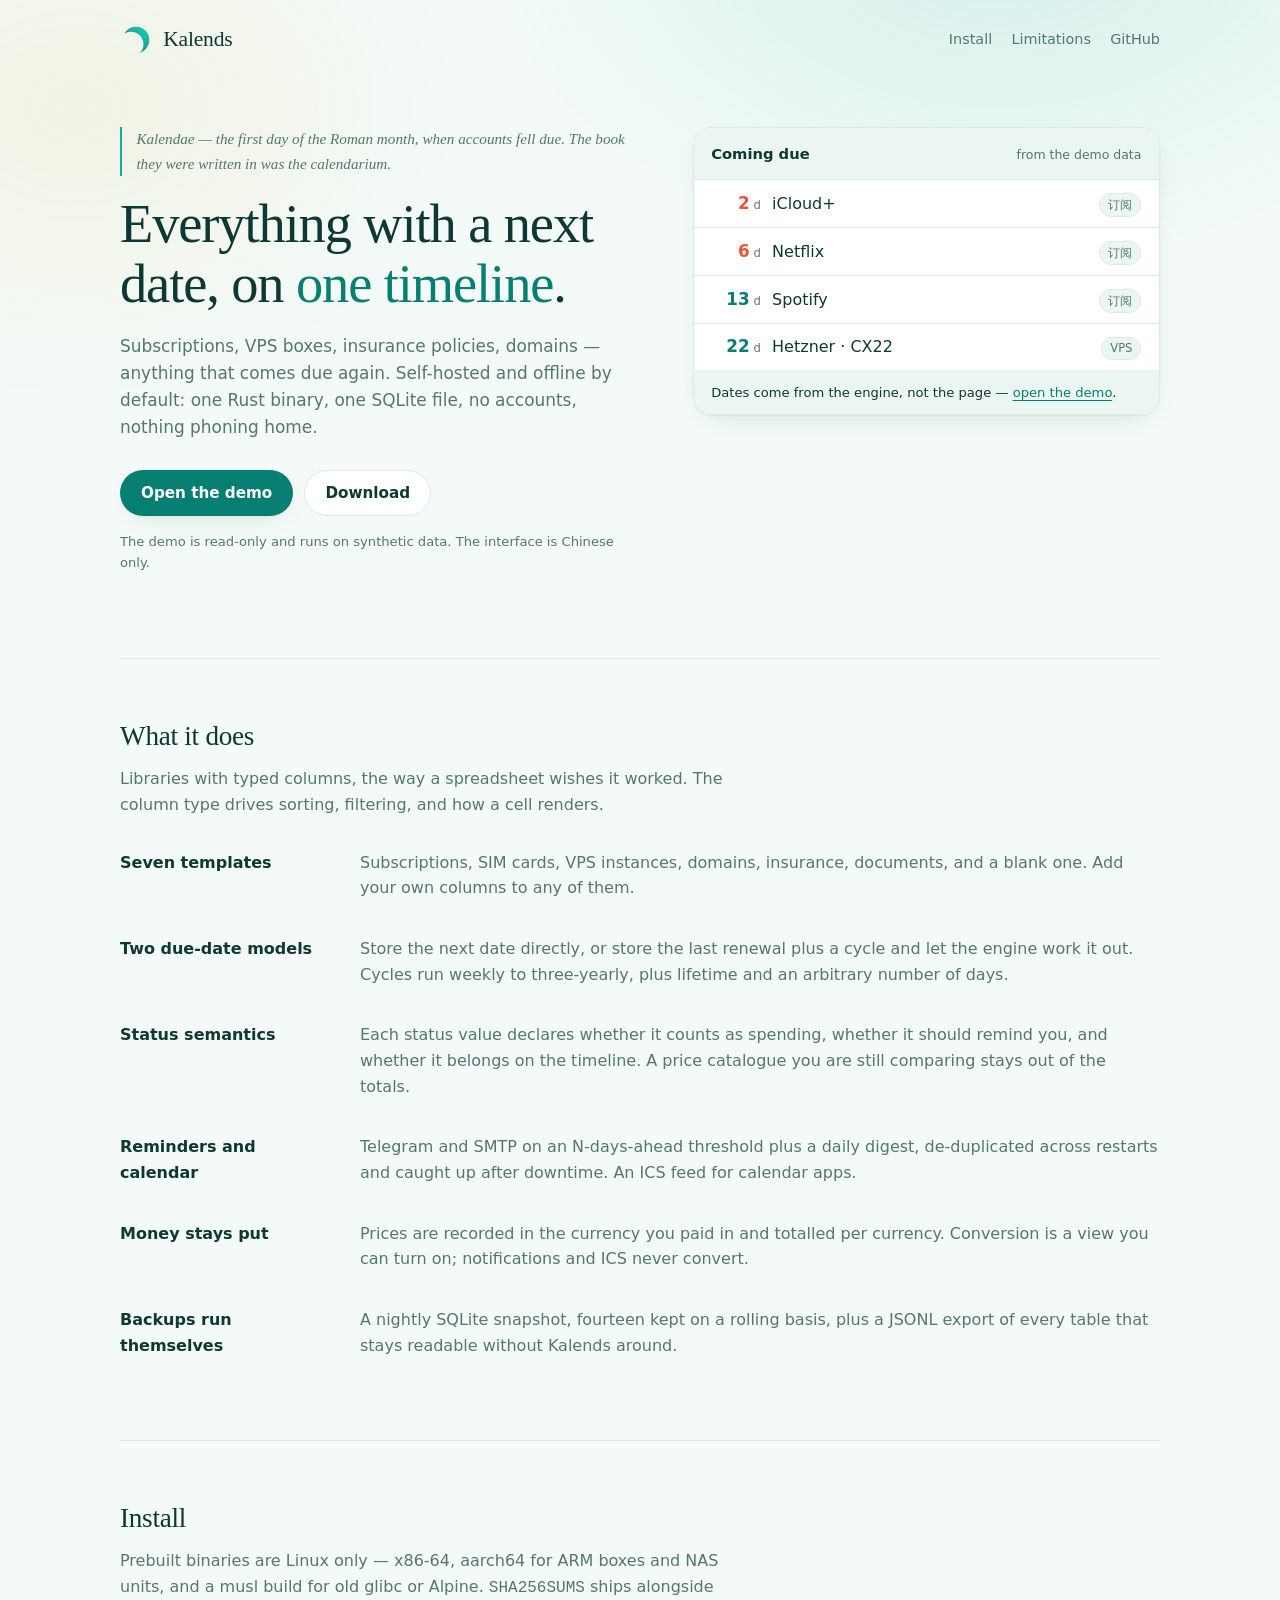
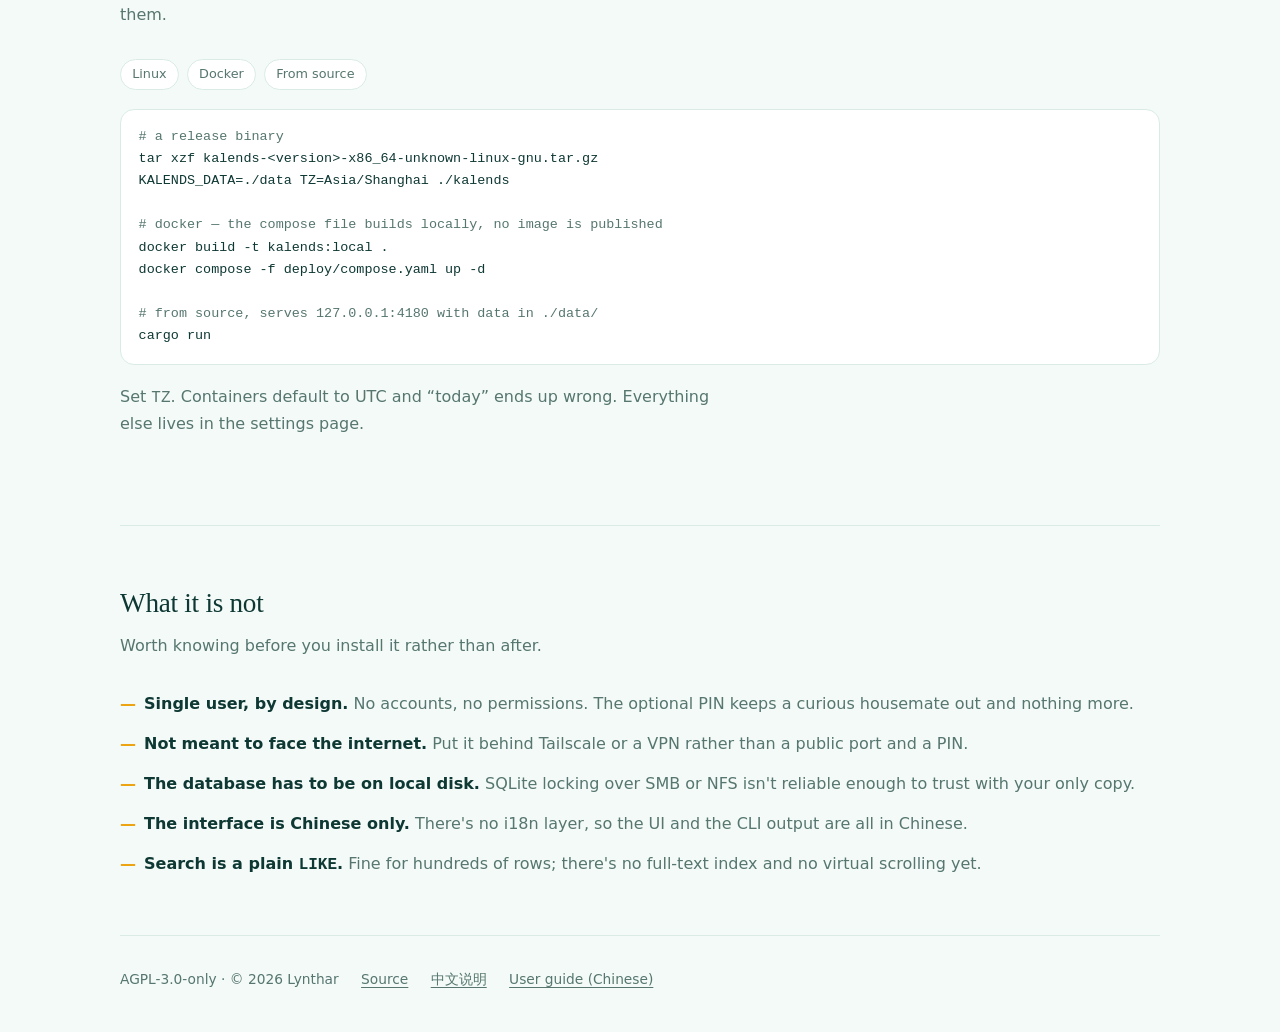
==== site/index.html @ 0425c698 "Add a GitHub Pages site with a read-only demo" ====
<!doctype html>
<html lang="en">
<head>
<meta charset="utf-8">
<meta name="viewport" content="width=device-width, initial-scale=1">
<meta name="theme-color" content="#f3faf7" media="(prefers-color-scheme: light)">
<meta name="theme-color" content="#0b1715" media="(prefers-color-scheme: dark)">
<title>Kalends — self-hosted renewal tracker</title>
<meta name="description" content="Self-hosted renewal tracker for subscriptions, VPS boxes and policies. One Rust binary, one SQLite file, nothing phoning home.">
<link rel="icon" href="icon.svg" type="image/svg+xml">
<link rel="stylesheet" href="landing.css">
</head>
<body>

<div class="wrap">

<header class="top">
  <svg class="top-moon" viewBox="0 0 512 512" aria-hidden="true">
    <defs>
      <linearGradient id="m-grad" x1="1" y1="0" x2="0" y2="1">
        <stop offset="0" stop-color="#22cfbc"/><stop offset="1" stop-color="#067f72"/>
      </linearGradient>
      <mask id="m-cres">
        <circle cx="256" cy="256" r="216" fill="#fff"/>
        <circle cx="174" cy="323" r="201" fill="#000"/>
      </mask>
    </defs>
    <circle cx="256" cy="256" r="216" fill="url(#m-grad)" mask="url(#m-cres)"/>
  </svg>
  <span class="top-name">Kalends</span>
  <nav class="top-links">
    <a href="#install">Install</a>
    <a href="#limits">Limitations</a>
    <a href="https://github.com/Lynthar/Kalends">GitHub</a>
  </nav>
</header>

<section class="hero">
  <div>
    <p class="etym">Kalendae — the first day of the Roman month, when accounts fell due.
      The book they were written in was the <em>calendarium</em>.</p>
    <h1 class="hero-h">Everything with a next date, on <em>one timeline</em>.</h1>
    <p class="lede">Subscriptions, VPS boxes, insurance policies, domains — anything that
      comes due again. Self-hosted and offline by default: one Rust binary, one SQLite
      file, no accounts, nothing phoning home.</p>
    <div class="cta-row">
      <a class="btn btn-go" href="demo/">Open the demo</a>
      <a class="btn btn-alt" href="https://github.com/Lynthar/Kalends/releases">Download</a>
      <p class="cta-note">The demo is read-only and runs on synthetic data. The interface is Chinese only.</p>
    </div>
  </div>

  <div class="tl" id="tl">
    <div class="tl-head">
      <span class="tl-title">Coming due</span>
      <span class="tl-note">from the demo data</span>
    </div>
    <div id="tl-rows">
      <div class="tl-row"><span class="tl-days near">2</span><span class="tl-unit">d</span><span class="tl-name">iCloud+</span><span class="tl-kind">订阅</span></div>
      <div class="tl-row"><span class="tl-days near">6</span><span class="tl-unit">d</span><span class="tl-name">Netflix</span><span class="tl-kind">订阅</span></div>
      <div class="tl-row"><span class="tl-days">13</span><span class="tl-unit">d</span><span class="tl-name">Spotify</span><span class="tl-kind">订阅</span></div>
      <div class="tl-row"><span class="tl-days">22</span><span class="tl-unit">d</span><span class="tl-name">Hetzner · CX22</span><span class="tl-kind">VPS</span></div>
    </div>
    <div class="tl-foot">Dates come from the engine, not the page — <a href="demo/">open the demo</a>.</div>
  </div>
</section>

<section class="sec">
  <h2 class="sec-h">What it does</h2>
  <p class="sec-lede">Libraries with typed columns, the way a spreadsheet wishes it worked.
    The column type drives sorting, filtering, and how a cell renders.</p>
  <dl class="feat">
    <dt>Seven templates</dt>
    <dd>Subscriptions, SIM cards, VPS instances, domains, insurance, documents, and a blank
      one. Add your own columns to any of them.</dd>

    <dt>Two due-date models</dt>
    <dd>Store the next date directly, or store the last renewal plus a cycle and let the
      engine work it out. Cycles run weekly to three-yearly, plus lifetime and an arbitrary
      number of days.</dd>

    <dt>Status semantics</dt>
    <dd>Each status value declares whether it counts as spending, whether it should remind
      you, and whether it belongs on the timeline. A price catalogue you are still comparing
      stays out of the totals.</dd>

    <dt>Reminders and calendar</dt>
    <dd>Telegram and SMTP on an N-days-ahead threshold plus a daily digest, de-duplicated
      across restarts and caught up after downtime. An ICS feed for calendar apps.</dd>

    <dt>Money stays put</dt>
    <dd>Prices are recorded in the currency you paid in and totalled per currency.
      Conversion is a view you can turn on; notifications and ICS never convert.</dd>

    <dt>Backups run themselves</dt>
    <dd>A nightly SQLite snapshot, fourteen kept on a rolling basis, plus a JSONL export of
      every table that stays readable without Kalends around.</dd>
  </dl>
</section>

<section class="sec" id="install">
  <h2 class="sec-h">Install</h2>
  <p class="sec-lede">Prebuilt binaries are Linux only — x86-64, aarch64 for ARM boxes and
    NAS units, and a musl build for old glibc or Alpine. <code>SHA256SUMS</code> ships
    alongside them.</p>
  <div class="pill-row">
    <span class="pill">Linux</span><span class="pill">Docker</span><span class="pill">From source</span>
  </div>
<pre><span class="c"># a release binary</span>
tar xzf kalends-&lt;version&gt;-x86_64-unknown-linux-gnu.tar.gz
KALENDS_DATA=./data TZ=Asia/Shanghai ./kalends

<span class="c"># docker — the compose file builds locally, no image is published</span>
docker build -t kalends:local .
docker compose -f deploy/compose.yaml up -d

<span class="c"># from source, serves 127.0.0.1:4180 with data in ./data/</span>
cargo run</pre>
  <p class="sec-lede">Set <code>TZ</code>. Containers default to UTC and “today” ends up
    wrong. Everything else lives in the settings page.</p>
</section>

<section class="sec" id="limits">
  <h2 class="sec-h">What it is not</h2>
  <p class="sec-lede">Worth knowing before you install it rather than after.</p>
  <ul class="limits">
    <li><b>Single user, by design.</b> No accounts, no permissions. The optional PIN keeps a
      curious housemate out and nothing more.</li>
    <li><b>Not meant to face the internet.</b> Put it behind Tailscale or a VPN rather than a
      public port and a PIN.</li>
    <li><b>The database has to be on local disk.</b> SQLite locking over SMB or NFS isn't
      reliable enough to trust with your only copy.</li>
    <li><b>The interface is Chinese only.</b> There's no i18n layer, so the UI and the CLI
      output are all in Chinese.</li>
    <li><b>Search is a plain <code>LIKE</code>.</b> Fine for hundreds of rows; there's no
      full-text index and no virtual scrolling yet.</li>
  </ul>
</section>

<footer class="foot">
  <span>AGPL-3.0-only · © 2026 Lynthar</span>
  <a href="https://github.com/Lynthar/Kalends">Source</a>
  <a href="https://github.com/Lynthar/Kalends/blob/main/README.zh-CN.md">中文说明</a>
  <a href="https://github.com/Lynthar/Kalends/blob/main/docs/user-guide.md">User guide (Chinese)</a>
</footer>

</div>

<script src="demo/demo-data.js"></script>
<script>
/* 首屏那条时间线读演示快照，天数是引擎算的——快照没加载上就留着 HTML 里的静态几行 */
(function () {
  const ov = typeof DEMO_DATA === 'object' && DEMO_DATA['/api/overview'];
  if (!ov || !ov.upcoming || !ov.upcoming.length) return;
  const names = {};
  for (const c of ov.collections || []) names[c.key] = c.name;
  const esc = s => String(s ?? '').replace(/[&<>"]/g, c => ({ '&': '&amp;', '<': '&lt;', '>': '&gt;', '"': '&quot;' }[c]));
  document.getElementById('tl-rows').innerHTML = ov.upcoming.slice(0, 6).map(u => {
    const d = u.days_left;
    return `<div class="tl-row"><span class="tl-days${d <= 7 ? ' near' : ''}">${d}</span>`
      + `<span class="tl-unit">d</span><span class="tl-name">${esc(u.name)}</span>`
      + `<span class="tl-kind">${esc(names[u.kind] || u.kind)}</span></div>`;
  }).join('');
})();
</script>

</body>
</html>
---- site/landing.css ----
/* Kalends 项目主页。配色与圆角沿用 assets/style.css 的「苏打水色·朔月」，
   好让主页与演示看着是同一件东西。字体只用系统栈——一个以零外联为卖点的项目，
   主页不该去别人家取资源。 */

:root {
  --bg: #f3faf7;
  --surface: #ffffff;
  --surface-2: #ecf6f1;
  --ink: #0e3833;
  --ink-2: #56766f;
  --line: #d9ebe4;
  --aqua: #0db09f;
  --aqua-deep: #067f72;
  --coral: #e8543a;
  --honey: #eda412;
  --shadow: 0 1px 2px rgba(14, 56, 51, .05), 0 10px 28px -14px rgba(14, 56, 51, .18);
  --serif: ui-serif, Georgia, "Songti SC", "Times New Roman", serif;
  --sans: "Avenir Next", "Segoe UI Variable Text", "Segoe UI", system-ui, -apple-system, "PingFang SC", "Microsoft YaHei", sans-serif;
  --mono: ui-monospace, SFMono-Regular, "SF Mono", Menlo, Consolas, monospace;
}
@media (prefers-color-scheme: dark) {
  :root {
    --bg: #0b1715;
    --surface: #12211e;
    --surface-2: #182c27;
    --ink: #d9efe9;
    --ink-2: #7fa39a;
    --line: #23413b;
    --aqua: #22cfbc;
    --aqua-deep: #12a795;
    --coral: #ff7a5c;
    --honey: #ffc24b;
    --shadow: 0 1px 2px rgba(0, 0, 0, .3), 0 12px 30px -14px rgba(0, 0, 0, .55);
  }
}

* { box-sizing: border-box; }
html { -webkit-text-size-adjust: 100%; scroll-behavior: smooth; }
@media (prefers-reduced-motion: reduce) { html { scroll-behavior: auto; } }

body {
  margin: 0; background: var(--bg); color: var(--ink);
  font-family: var(--sans); font-size: 16px; line-height: 1.6;
  -webkit-font-smoothing: antialiased;
}
/* 一层静态光斑，呼应应用里的漂浮背景但不动——主页不需要那份动效开销 */
body::before {
  content: ""; position: fixed; inset: 0; z-index: 0; pointer-events: none;
  background:
    radial-gradient(46rem 30rem at 78% -8%, color-mix(in srgb, var(--aqua) 13%, transparent), transparent 70%),
    radial-gradient(34rem 26rem at 6% 12%, color-mix(in srgb, var(--honey) 8%, transparent), transparent 70%);
}
.wrap { position: relative; z-index: 1; max-width: 68rem; margin: 0 auto; padding: 0 1.5rem; }

a { color: var(--aqua-deep); text-underline-offset: .2em; }
:focus-visible { outline: 2px solid var(--aqua); outline-offset: 3px; border-radius: 4px; }

/* ── 页眉 ── */
.top { display: flex; align-items: center; gap: .7rem; padding: 1.4rem 0; }
.top-moon { width: 2rem; height: 2rem; flex: none; }
.top-name { font-family: var(--serif); font-size: 1.35rem; letter-spacing: -.01em; }
.top-links { margin-left: auto; display: flex; gap: 1.2rem; font-size: .9rem; }
.top-links a { color: var(--ink-2); text-decoration: none; }
.top-links a:hover { color: var(--ink); text-decoration: underline; }

/* ── 首屏 ── */
.hero { display: grid; grid-template-columns: 1.05fr .95fr; gap: 3.5rem; align-items: start; padding: 3rem 0 4.5rem; }
@media (max-width: 56rem) { .hero { grid-template-columns: 1fr; gap: 2.5rem; padding: 1.5rem 0 3rem; } }

/* 词源不是装饰：产品名就是"收账那天"，这行小字是全篇的立论 */
.etym {
  font-family: var(--serif); font-style: italic; font-size: .95rem;
  color: var(--ink-2); margin: 0 0 1.1rem;
  padding-left: .9rem; border-left: 2px solid var(--aqua);
}
.hero-h {
  font-family: var(--serif); font-weight: 400;
  font-size: clamp(2.3rem, 5.4vw, 3.4rem); line-height: 1.12;
  letter-spacing: -.02em; margin: 0 0 1.1rem; text-wrap: balance;
}
.hero-h em { font-style: normal; color: var(--aqua-deep); }
.lede { font-size: 1.06rem; color: var(--ink-2); margin: 0 0 1.8rem; max-width: 34rem; }

.cta-row { display: flex; flex-wrap: wrap; gap: .7rem; align-items: center; }
.btn {
  display: inline-block; padding: .62rem 1.25rem; border-radius: 999px;
  font-size: .95rem; font-weight: 600; text-decoration: none;
  border: 1px solid transparent; transition: transform .15s, box-shadow .15s;
}
.btn-go { background: var(--aqua-deep); color: #fff; box-shadow: var(--shadow); }
.btn-go:hover { transform: translateY(-1px); box-shadow: 0 6px 18px -6px var(--aqua-deep); }
.btn-alt { border-color: var(--line); color: var(--ink); background: var(--surface); }
.btn-alt:hover { border-color: var(--aqua); }
@media (prefers-reduced-motion: reduce) { .btn:hover { transform: none; } }
.cta-note { flex-basis: 100%; font-size: .82rem; color: var(--ink-2); margin-top: .2rem; }

/* ── 首屏右侧：到期时间线，主页的招牌 ── */
.tl {
  background: var(--surface); border: 1px solid var(--line);
  border-radius: 18px; box-shadow: var(--shadow); overflow: hidden;
}
.tl-head {
  display: flex; align-items: baseline; gap: .6rem;
  padding: .85rem 1.1rem; border-bottom: 1px solid var(--line);
  background: var(--surface-2);
}
.tl-title { font-weight: 600; font-size: .92rem; }
.tl-note { font-size: .78rem; color: var(--ink-2); margin-left: auto; }
.tl-row {
  display: flex; align-items: baseline; gap: .7rem;
  padding: .62rem 1.1rem; border-bottom: 1px solid var(--line);
}
.tl-row:last-child { border-bottom: 0; }
.tl-days {
  font-variant-numeric: tabular-nums; font-weight: 700;
  font-size: 1.05rem; min-width: 2.4rem; text-align: right; color: var(--aqua-deep);
}
.tl-days.near { color: var(--coral); }
.tl-unit { font-size: .72rem; color: var(--ink-2); margin-left: -.45rem; }
.tl-name { flex: 1; min-width: 0; overflow: hidden; text-overflow: ellipsis; white-space: nowrap; }
.tl-kind {
  font-size: .72rem; color: var(--ink-2); background: var(--surface-2);
  padding: .1rem .5rem; border-radius: 999px; border: 1px solid var(--line); flex: none;
}
.tl-foot { padding: .7rem 1.1rem; font-size: .82rem; background: var(--surface-2); }

/* ── 通用分节 ── */
.sec { padding: 3.5rem 0; border-top: 1px solid var(--line); }
.sec-h {
  font-family: var(--serif); font-weight: 400; font-size: 1.7rem;
  letter-spacing: -.01em; margin: 0 0 .5rem;
}
.sec-lede { color: var(--ink-2); margin: 0 0 2rem; max-width: 38rem; }

/* 功能表按"键 / 值"排：产品本身就是一张带类型的列，版式跟着内容走 */
.feat { display: grid; grid-template-columns: 13rem 1fr; gap: 1.6rem 2rem; }
@media (max-width: 46rem) { .feat { grid-template-columns: 1fr; gap: .35rem 0; } }
.feat dt { font-weight: 600; }
.feat dd { margin: 0 0 .6rem; color: var(--ink-2); }
@media (max-width: 46rem) { .feat dd { margin-bottom: 1.4rem; } }

/* ── 安装 ── */
.pill-row { display: flex; flex-wrap: wrap; gap: .5rem; margin-bottom: 1.2rem; }
.pill {
  font-size: .8rem; padding: .25rem .7rem; border-radius: 999px;
  border: 1px solid var(--line); background: var(--surface); color: var(--ink-2);
}
pre {
  margin: 0 0 1.2rem; padding: 1rem 1.1rem; overflow-x: auto;
  background: var(--surface); border: 1px solid var(--line); border-radius: 14px;
  font-family: var(--mono); font-size: .84rem; line-height: 1.65; color: var(--ink);
}
pre .c { color: var(--ink-2); }

/* ── 限制：写在主页上是有意的，这类东西藏起来才该扣分 ── */
.limits { display: grid; gap: .9rem; margin: 0; padding: 0; list-style: none; }
.limits li { padding-left: 1.5rem; position: relative; color: var(--ink-2); }
.limits li::before {
  content: "—"; position: absolute; left: 0; color: var(--honey); font-weight: 700;
}
.limits b { color: var(--ink); font-weight: 600; }

/* ── 页脚 ── */
.foot {
  border-top: 1px solid var(--line); padding: 2rem 0 3rem;
  display: flex; flex-wrap: wrap; gap: .5rem 1.4rem;
  font-size: .86rem; color: var(--ink-2);
}
.foot a { color: var(--ink-2); }
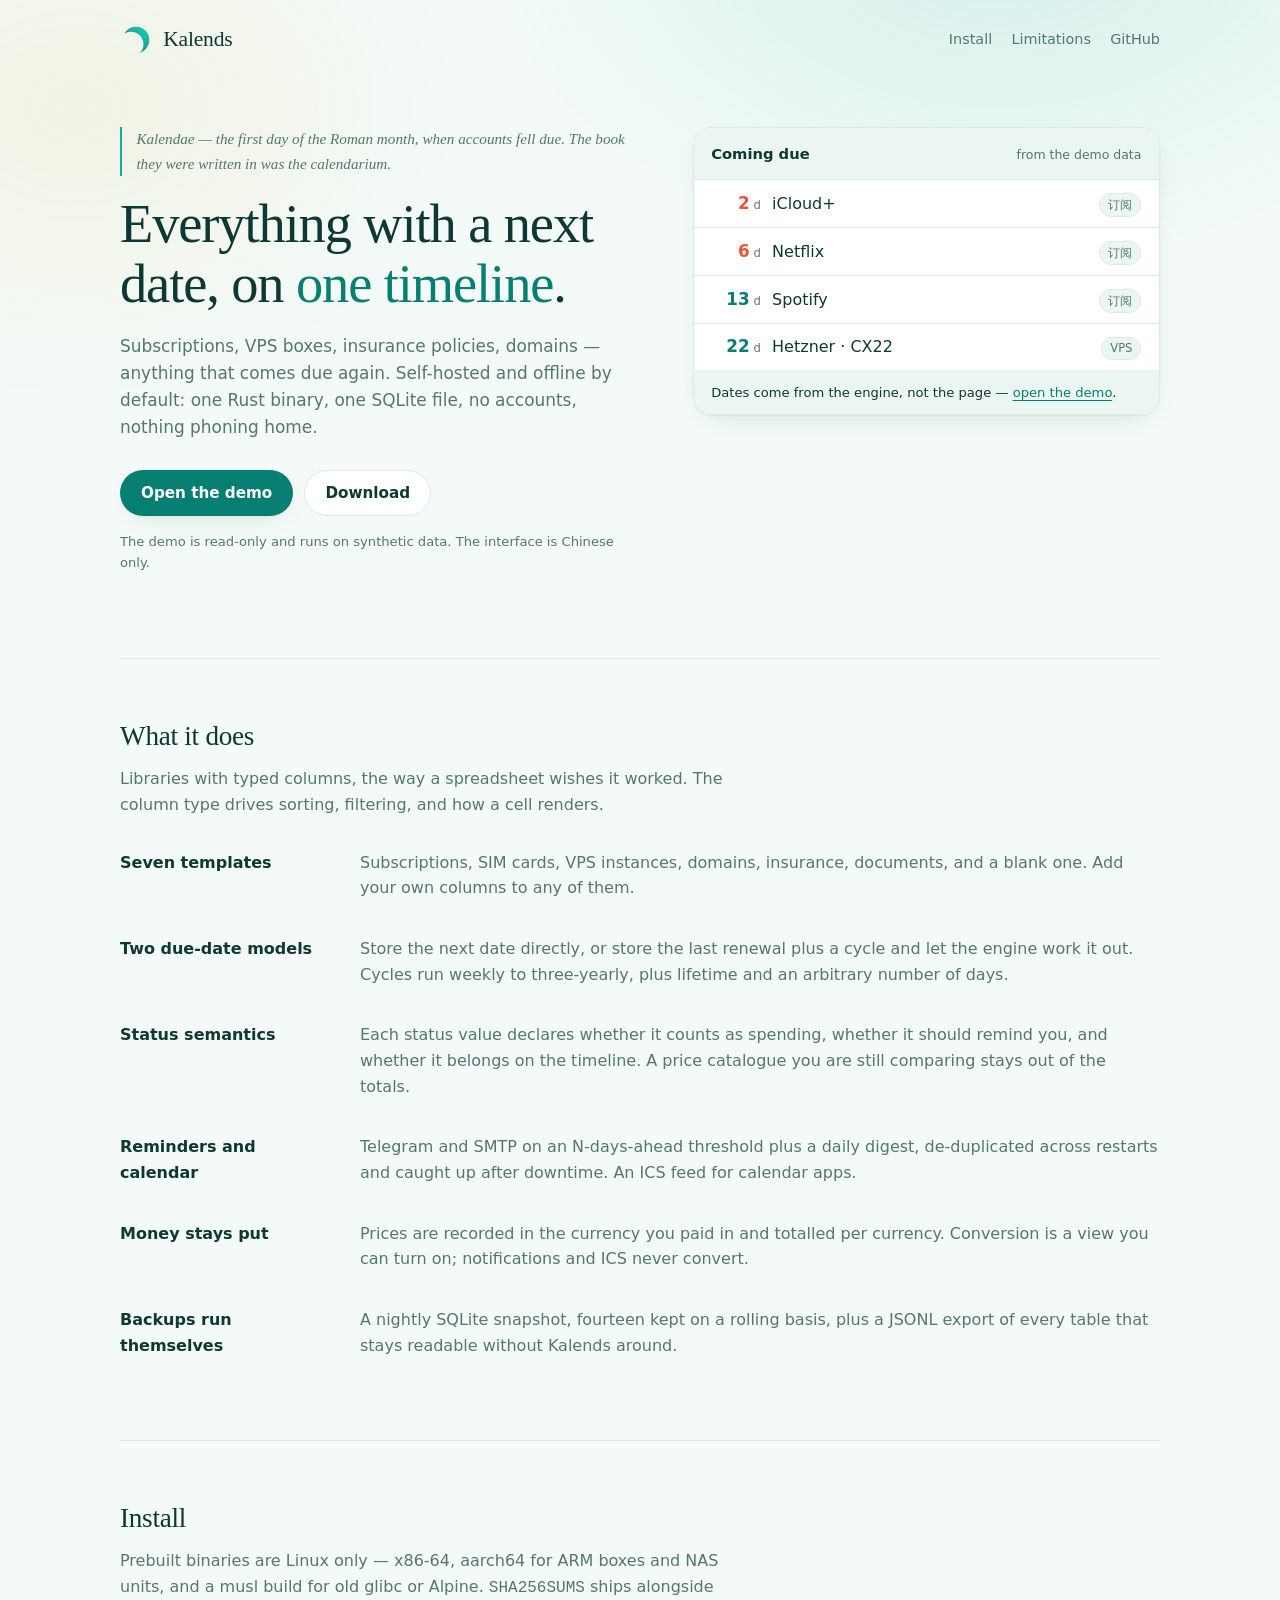
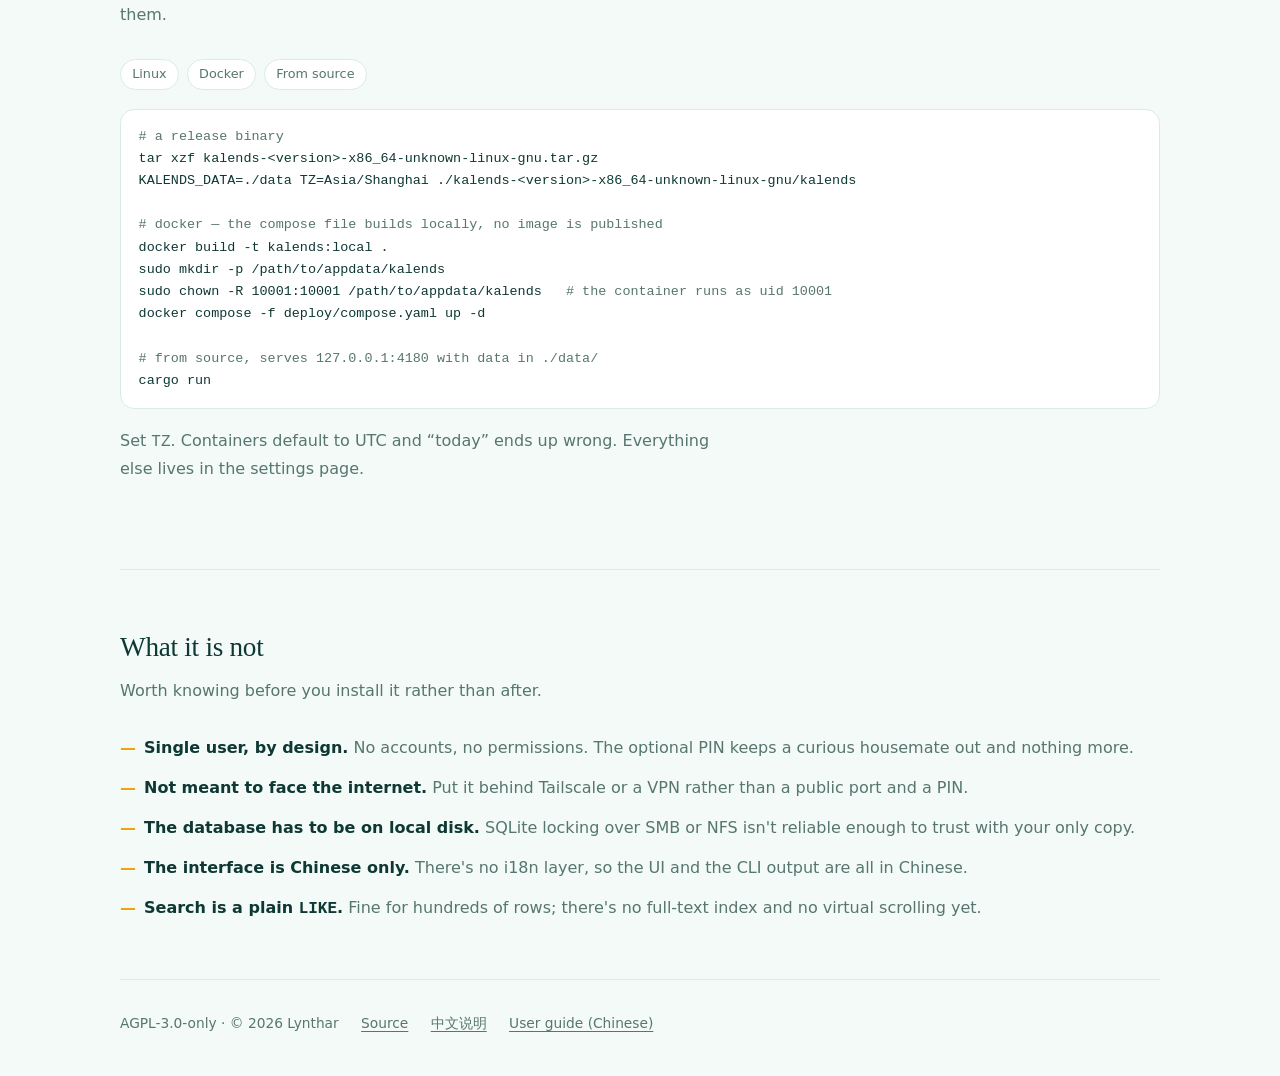
==== commit 2fe54673: "Order frontend saves and refreshes, tolerate bad stored values, and stop silent edits - Every write " ====
--- a/site/index.html
+++ b/site/index.html
@@ -108,10 +108,12 @@
   </div>
 <pre><span class="c"># a release binary</span>
 tar xzf kalends-&lt;version&gt;-x86_64-unknown-linux-gnu.tar.gz
-KALENDS_DATA=./data TZ=Asia/Shanghai ./kalends
+KALENDS_DATA=./data TZ=Asia/Shanghai ./kalends-&lt;version&gt;-x86_64-unknown-linux-gnu/kalends
 
 <span class="c"># docker — the compose file builds locally, no image is published</span>
 docker build -t kalends:local .
+sudo mkdir -p /path/to/appdata/kalends
+sudo chown -R 10001:10001 /path/to/appdata/kalends   <span class="c"># the container runs as uid 10001</span>
 docker compose -f deploy/compose.yaml up -d
 
 <span class="c"># from source, serves 127.0.0.1:4180 with data in ./data/</span>
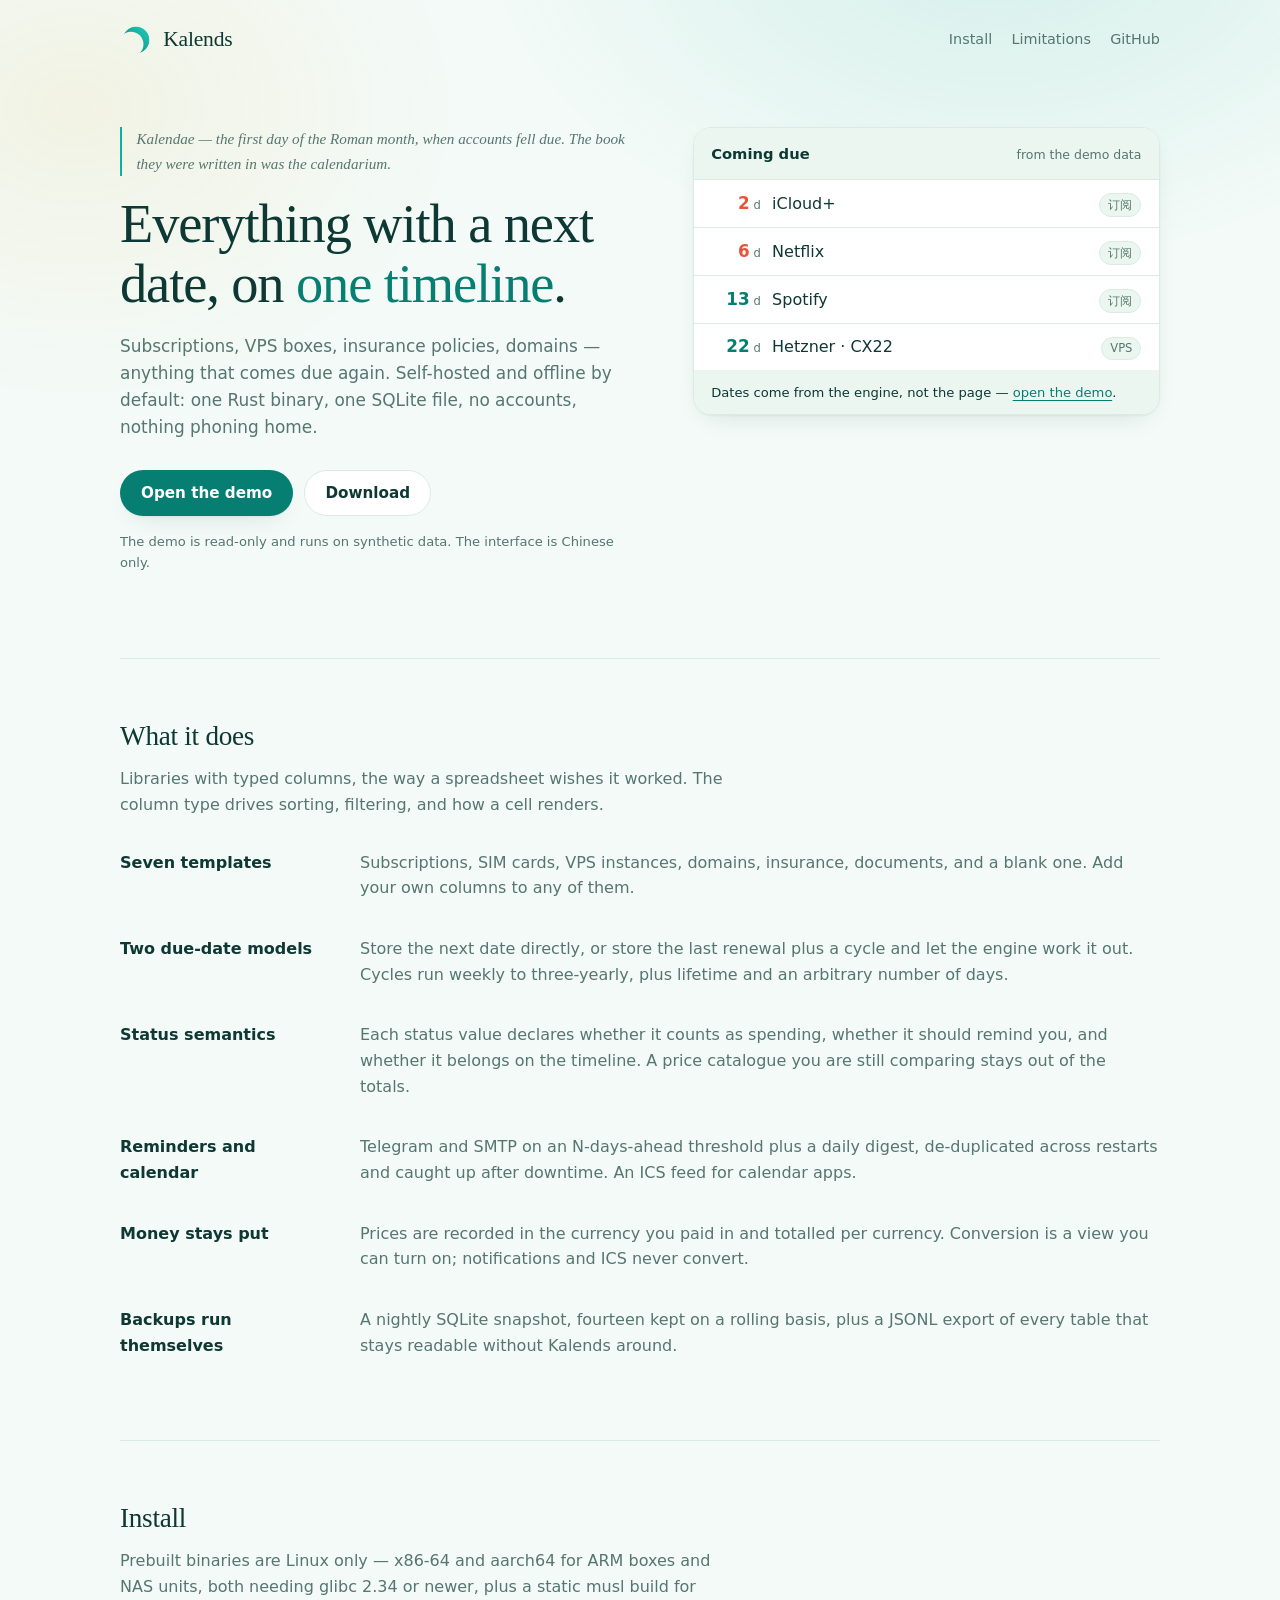
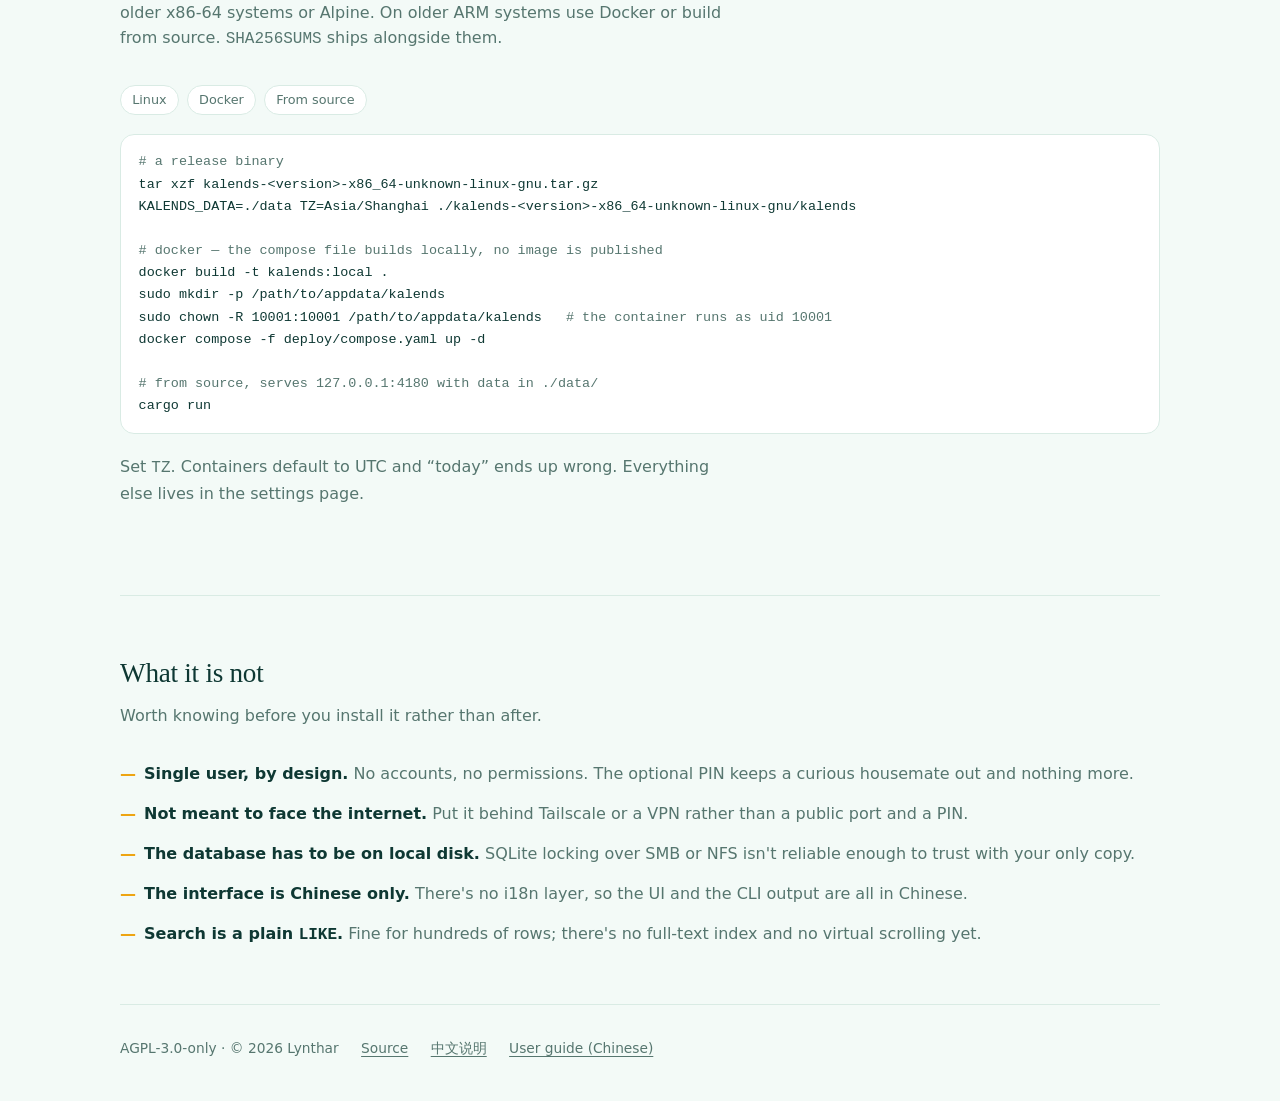
==== commit 8f198d02: "Report real failures with their cause, fix a batch of small input and UI bugs, and prepare v0.3.1" ====
--- a/site/index.html
+++ b/site/index.html
@@ -100,9 +100,10 @@
 
 <section class="sec" id="install">
   <h2 class="sec-h">Install</h2>
-  <p class="sec-lede">Prebuilt binaries are Linux only — x86-64, aarch64 for ARM boxes and
-    NAS units, and a musl build for old glibc or Alpine. <code>SHA256SUMS</code> ships
-    alongside them.</p>
+  <p class="sec-lede">Prebuilt binaries are Linux only — x86-64 and aarch64 for ARM boxes and
+    NAS units, both needing glibc 2.34 or newer, plus a static musl build for older x86-64
+    systems or Alpine. On older ARM systems use Docker or build from source.
+    <code>SHA256SUMS</code> ships alongside them.</p>
   <div class="pill-row">
     <span class="pill">Linux</span><span class="pill">Docker</span><span class="pill">From source</span>
   </div>
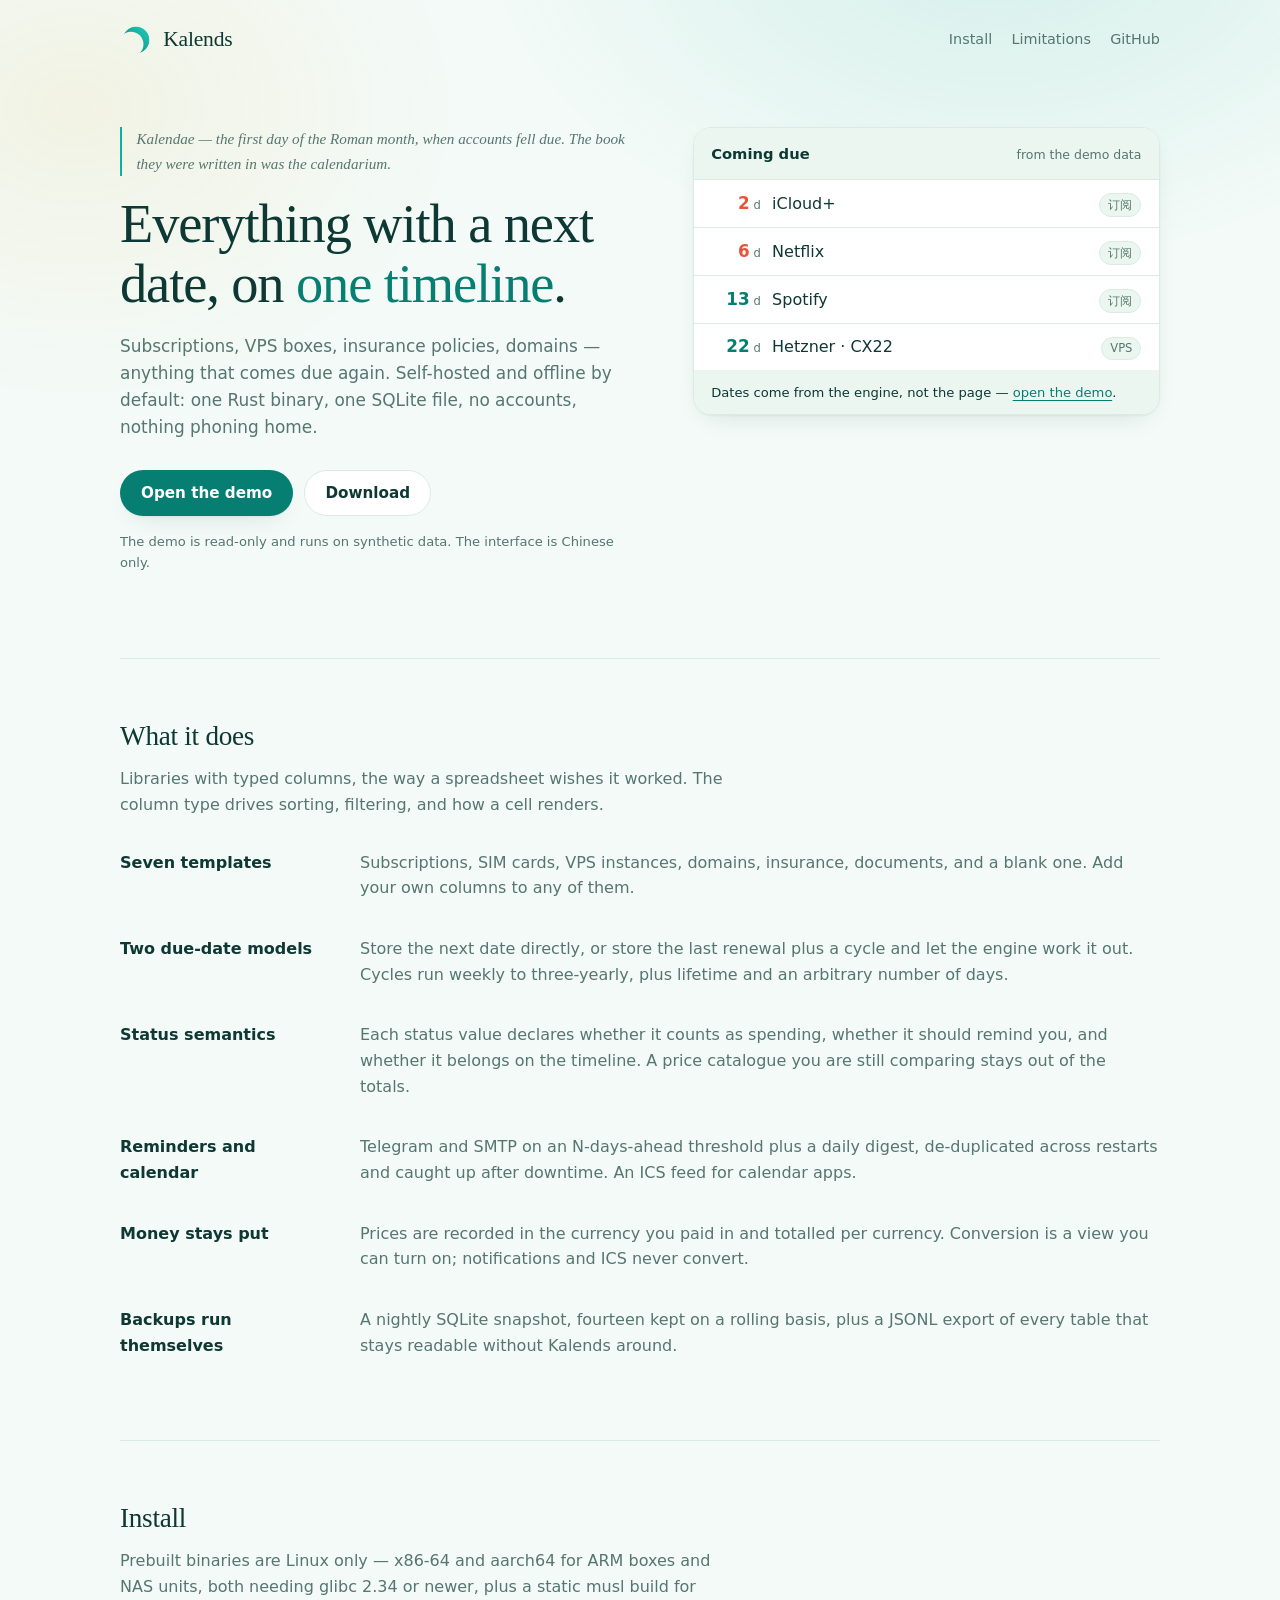
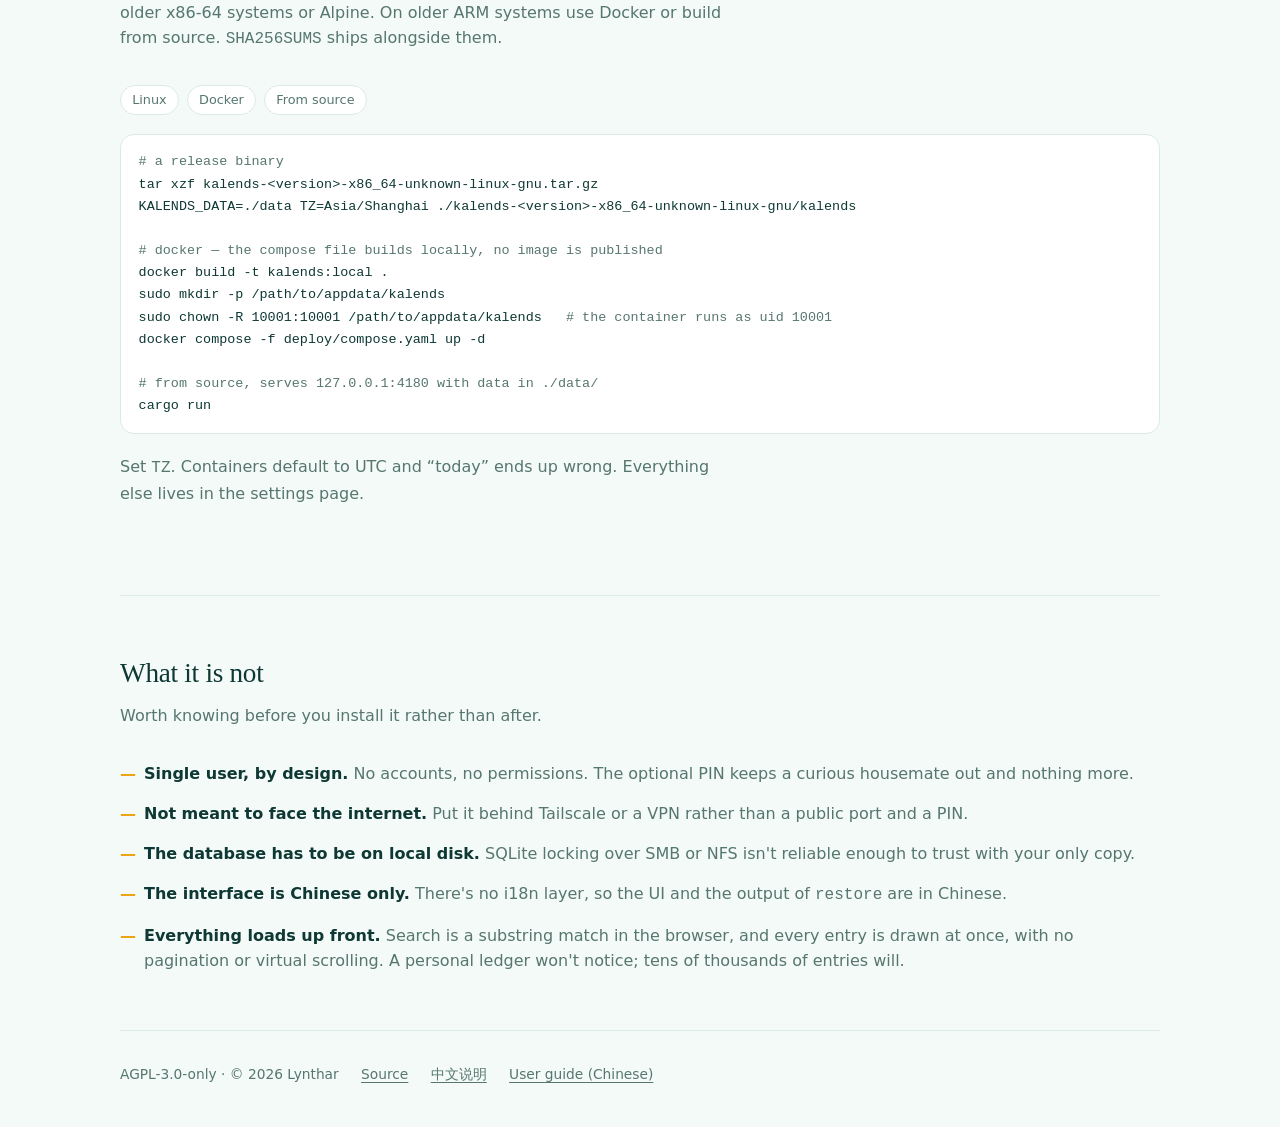
==== commit d2570db8: "Correct docs and comments that drifted from the code, and fix the small bugs in the files they touch" ====
--- a/site/index.html
+++ b/site/index.html
@@ -133,10 +133,11 @@
       public port and a PIN.</li>
     <li><b>The database has to be on local disk.</b> SQLite locking over SMB or NFS isn't
       reliable enough to trust with your only copy.</li>
-    <li><b>The interface is Chinese only.</b> There's no i18n layer, so the UI and the CLI
-      output are all in Chinese.</li>
-    <li><b>Search is a plain <code>LIKE</code>.</b> Fine for hundreds of rows; there's no
-      full-text index and no virtual scrolling yet.</li>
+    <li><b>The interface is Chinese only.</b> There's no i18n layer, so the UI and the
+      output of <code>restore</code> are in Chinese.</li>
+    <li><b>Everything loads up front.</b> Search is a substring match in the browser, and
+      every entry is drawn at once, with no pagination or virtual scrolling. A personal
+      ledger won't notice; tens of thousands of entries will.</li>
   </ul>
 </section>
 
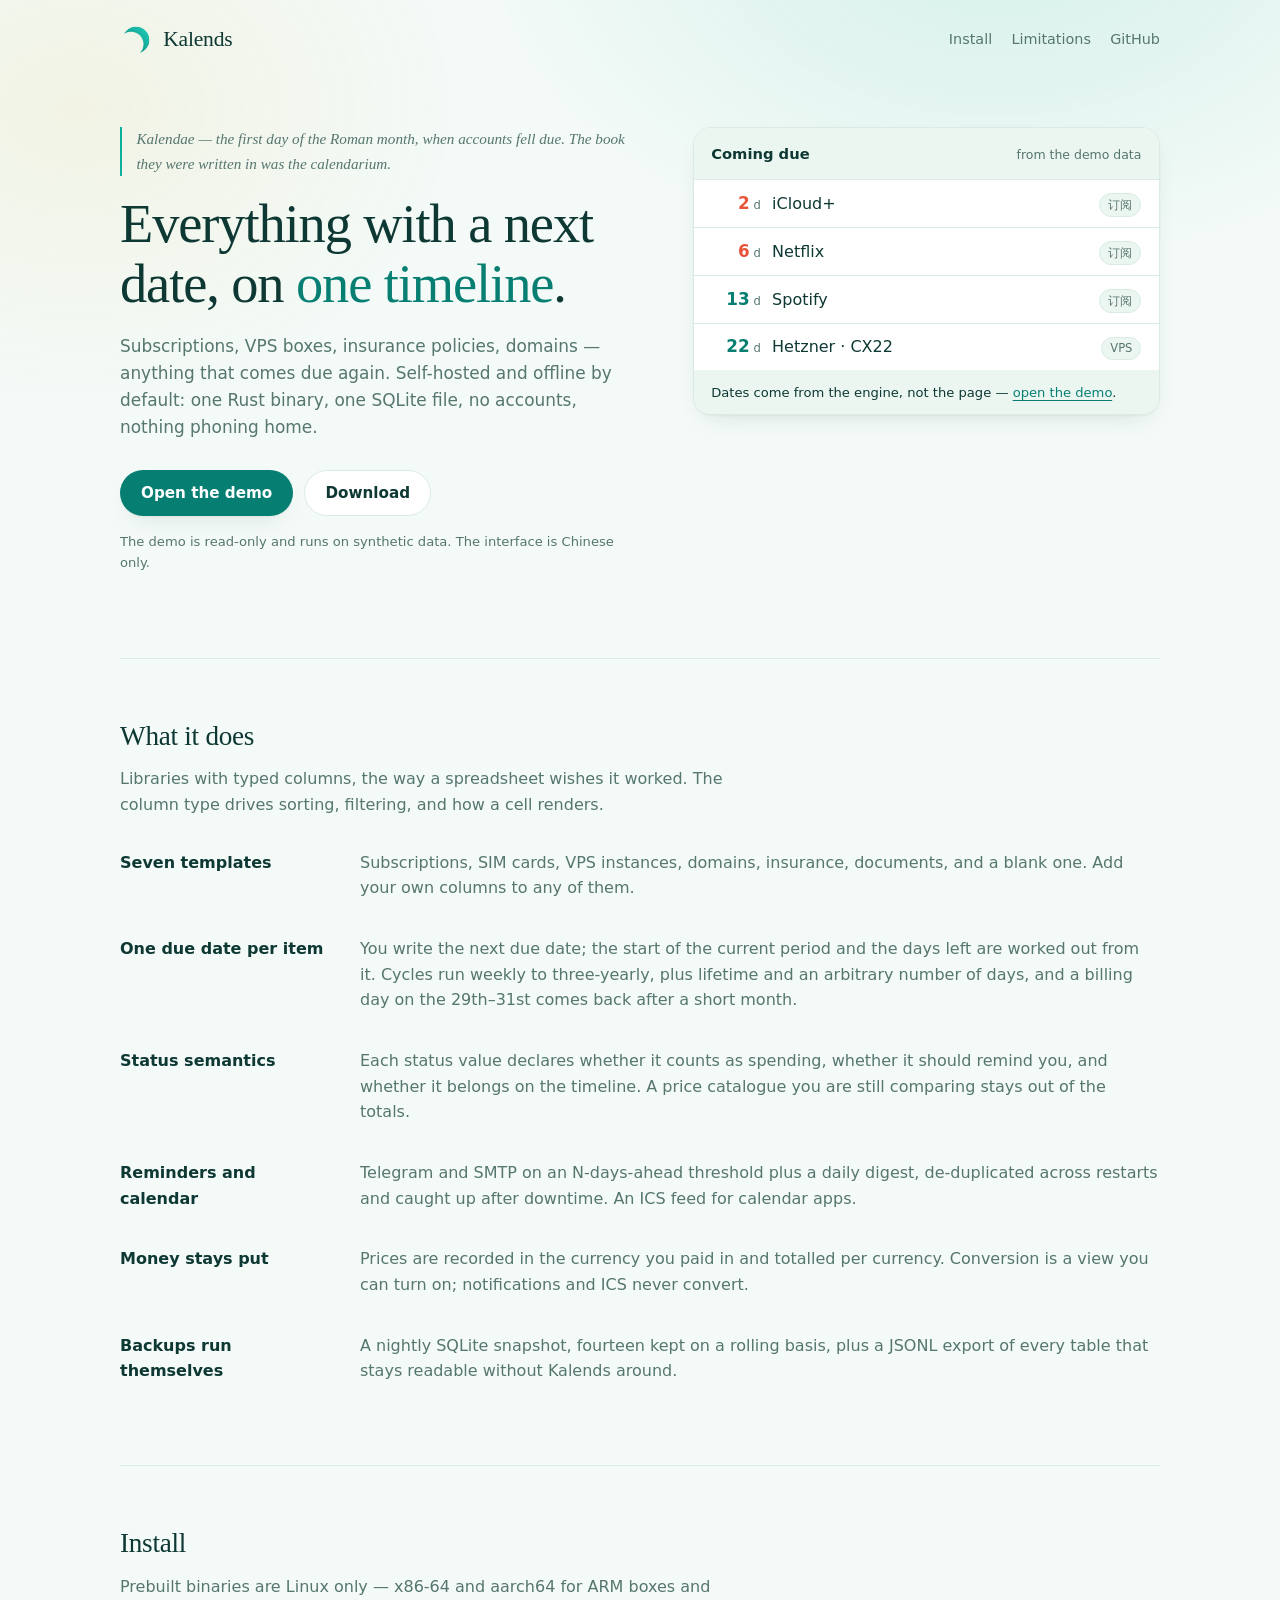
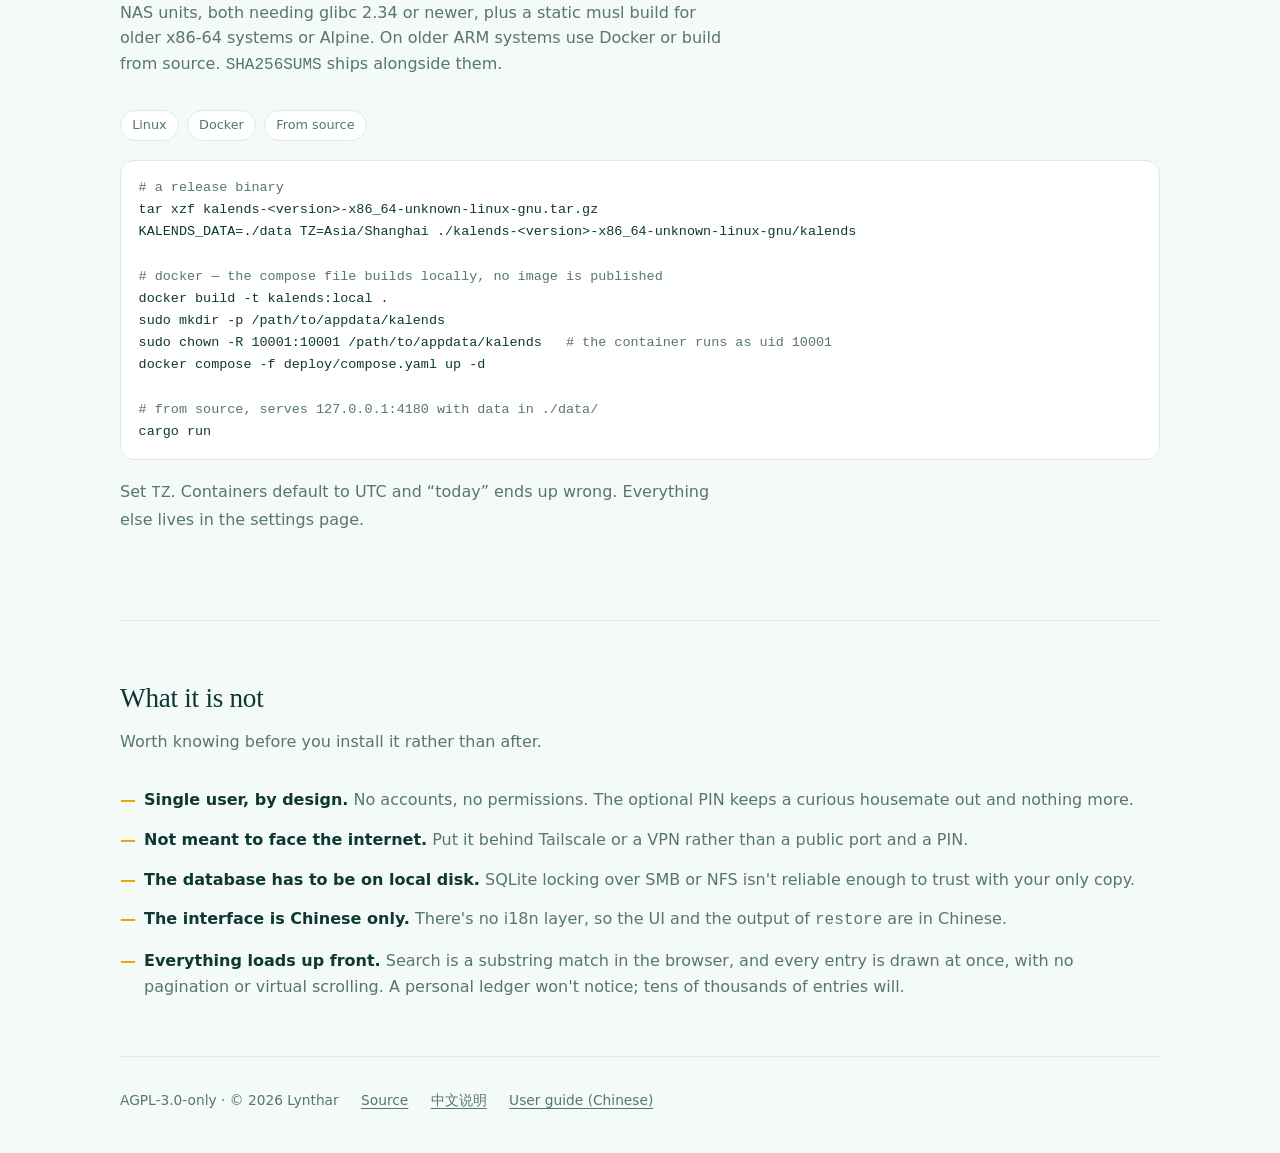
==== commit ac5d5df8: "Fix SIM renewals, tie dependent columns to their premise, refuse unknown proxy schemes The preset SI" ====
--- a/site/index.html
+++ b/site/index.html
@@ -74,10 +74,10 @@
     <dd>Subscriptions, SIM cards, VPS instances, domains, insurance, documents, and a blank
       one. Add your own columns to any of them.</dd>
 
-    <dt>Two due-date models</dt>
-    <dd>Store the next date directly, or store the last renewal plus a cycle and let the
-      engine work it out. Cycles run weekly to three-yearly, plus lifetime and an arbitrary
-      number of days.</dd>
+    <dt>One due date per item</dt>
+    <dd>You write the next due date; the start of the current period and the days left are
+      worked out from it. Cycles run weekly to three-yearly, plus lifetime and an arbitrary
+      number of days, and a billing day on the 29th–31st comes back after a short month.</dd>
 
     <dt>Status semantics</dt>
     <dd>Each status value declares whether it counts as spending, whether it should remind
